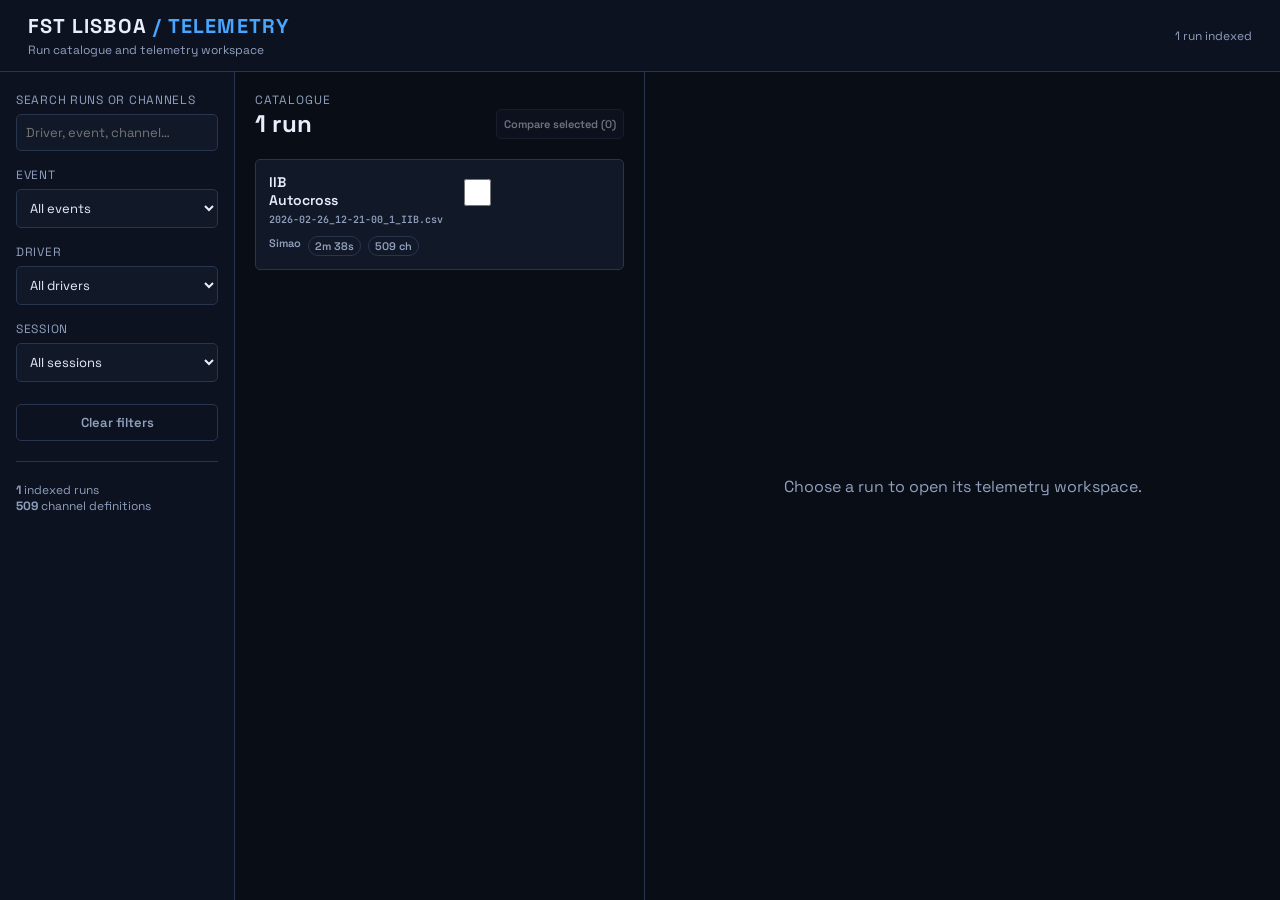
==== index.html @ 48411902 "major overhaul to make it possible to add plots and more data storage manipulation" ====
<!doctype html>
<html lang="en">
<head>
  <meta charset="utf-8">
  <meta name="viewport" content="width=device-width, initial-scale=1">
  <title>FST Lisboa — Telemetry</title>
  <link rel="preconnect" href="https://fonts.googleapis.com">
  <link href="https://fonts.googleapis.com/css2?family=Space+Grotesk:wght@500;600;700&family=JetBrains+Mono:wght@400;500&display=swap" rel="stylesheet">
  <link rel="stylesheet" href="style.css">
</head>
<body>
  <header><div><h1>FST Lisboa <span>/ telemetry</span></h1><p>Run catalogue and telemetry workspace</p></div><div id="status" role="status">Loading catalogue…</div></header>
  <main>
    <aside><label>Search runs or channels<input id="search" placeholder="Driver, event, channel…"></label><label>Event<select id="eventFilter"><option value="">All events</option></select></label><label>Driver<select id="driverFilter"><option value="">All drivers</option></select></label><label>Session<select id="sessionFilter"><option value="">All sessions</option></select></label><button id="clearFilters" class="quiet">Clear filters</button><hr><div id="summary"></div></aside>
    <section class="catalogue"><div class="section-heading"><div><p class="eyebrow">Catalogue</p><h2 id="resultCount">Runs</h2></div><button id="compareButton" disabled>Compare selected (0)</button></div><div id="runList" class="run-list"></div></section>
    <section class="workspace" id="workspace"><div class="empty-workspace">Choose a run to open its telemetry workspace.</div></section>
  </main>
  <script src="https://cdn.plot.ly/plotly-2.35.2.min.js"></script>
  <script src="app.js"></script>
</body>
</html>
---- style.css ----
:root{--bg:#090d16;--panel:#111827;--panel2:#192235;--line:#28354e;--text:#e8eefb;--muted:#91a0bd;--blue:#48a6ff;--green:#40d39c;font-family:"Space Grotesk",system-ui,sans-serif;color:var(--text);background:var(--bg)}
*{box-sizing:border-box}body{margin:0}header{height:72px;display:flex;align-items:center;justify-content:space-between;padding:0 28px;border-bottom:1px solid var(--line);background:#0c1220}h1,h2,h3,p{margin:0}h1{text-transform:uppercase;font-size:20px;letter-spacing:.06em}h1 span{color:var(--blue)}header p,.eyebrow,#status,label,#summary{font-size:12px;color:var(--muted)}header p{margin-top:3px}.channel small{display:block;margin-top:3px;color:var(--muted);font-size:10px;font-weight:400}.quality{display:inline-block;margin-left:5px;padding:1px 4px;border-radius:3px;font-size:9px}.quality.warn{color:#f8c85d;background:#3e3216}.quality.bad{color:#ff9d9d;background:#431f29}
main{display:grid;grid-template-columns:235px minmax(290px,410px) minmax(480px,1fr);min-height:calc(100vh - 72px)}aside{border-right:1px solid var(--line);padding:20px 16px;background:#0c1220}label{display:block;margin-bottom:16px;text-transform:uppercase;letter-spacing:.06em}input,select,button{width:100%;margin-top:6px;border:1px solid var(--line);border-radius:5px;background:var(--panel);color:var(--text);padding:9px;font:inherit;font-size:13px}button{cursor:pointer;font-weight:600}button:hover{border-color:var(--blue)}button:disabled{cursor:not-allowed;opacity:.45}.quiet{background:transparent;color:var(--muted)}hr{border:0;border-top:1px solid var(--line);margin:20px 0}
.catalogue{border-right:1px solid var(--line);padding:20px;overflow:auto;max-height:calc(100vh - 72px)}.section-heading{display:flex;justify-content:space-between;gap:10px;align-items:end;margin-bottom:14px}.section-heading button{width:auto;margin:0;font-size:11px;padding:7px}.eyebrow{text-transform:uppercase;letter-spacing:.08em}.run-list{display:grid;gap:9px}.run{width:100%;text-align:left;padding:13px;background:var(--panel);position:relative}.run.active{border-color:var(--blue);box-shadow:inset 3px 0 var(--blue)}.run.selected{background:#172942}.run-title{display:flex;justify-content:space-between;gap:6px;font-size:14px}.run small{display:block;color:var(--muted);margin-top:4px;font-family:"JetBrains Mono",monospace;font-size:10px}.run-meta{display:flex;flex-wrap:wrap;gap:7px;margin-top:10px;color:var(--muted);font-size:11px}.tag{border:1px solid var(--line);border-radius:99px;padding:2px 6px}
.workspace{padding:24px;min-width:0;overflow:auto;max-height:calc(100vh - 72px)}.empty-workspace{color:var(--muted);height:100%;display:grid;place-items:center}.run-header{display:flex;justify-content:space-between;gap:16px;border-bottom:1px solid var(--line);padding-bottom:16px}.run-header h2{font-size:21px}.run-header p{margin-top:5px;color:var(--muted);font-size:13px}.tabs{display:flex;gap:5px;border-bottom:1px solid var(--line);margin:18px 0}.tab{width:auto;border:0;border-bottom:2px solid transparent;border-radius:0;background:none;color:var(--muted);margin:0;padding:10px 12px}.tab.active{border-color:var(--blue);color:var(--text)}.overview-grid{display:grid;grid-template-columns:repeat(auto-fit,minmax(150px,1fr));gap:10px}.metric,.panel{background:var(--panel);border:1px solid var(--line);border-radius:6px;padding:13px}.metric span{display:block;color:var(--muted);font-size:11px;text-transform:uppercase}.metric strong{display:block;font-size:18px;margin-top:6px}.panel{margin-top:12px}.panel h3{font-size:14px;margin-bottom:10px}.kpis{display:grid;grid-template-columns:repeat(auto-fit,minmax(145px,1fr));gap:8px}
.channel-tools{display:flex;gap:8px}.channel-tools input{margin:0}.channel-list{max-height:460px;overflow:auto;margin-top:12px}.channel{display:flex;justify-content:space-between;gap:12px;padding:9px 4px;border-bottom:1px solid var(--line);font-family:"JetBrains Mono",monospace;font-size:12px}.channel button{width:auto;margin:0;padding:4px 8px;font-size:11px}.graph-controls{display:flex;gap:8px;align-items:center;flex-wrap:wrap}.graph-controls select{width:auto;min-width:220px;margin:0}.plot{height:540px;margin-top:12px}.notice{color:var(--muted);background:var(--panel);border:1px dashed var(--line);padding:18px;border-radius:6px;line-height:1.5}.error{color:#ff9494}
.scroll-table{max-height:510px;overflow:auto;border:1px solid var(--line);border-radius:6px;margin-top:12px}.scroll-table table{width:100%;border-collapse:collapse;font-family:"JetBrains Mono",monospace;font-size:11px}.scroll-table th{position:sticky;top:0;background:var(--panel2);color:var(--muted);text-align:left}.scroll-table th,.scroll-table td{padding:9px;border-bottom:1px solid var(--line)}textarea{display:block;width:100%;min-height:210px;margin-top:12px;padding:10px;resize:vertical;border:1px solid var(--line);border-radius:5px;background:var(--panel2);color:var(--text);font:13px "JetBrains Mono",monospace}.note-help{font-size:12px;color:var(--muted);line-height:1.5}.notes-actions{display:flex;align-items:center;justify-content:flex-end;gap:12px;margin-top:10px}.notes-actions span{font-size:12px;color:var(--green)}.notes-actions button{width:auto;margin:0}
.manual-log{margin-top:12px;background:var(--panel);border:1px solid var(--line);border-radius:6px;padding:13px}.manual-title{font-size:14px;margin-bottom:4px}.log-grid{display:grid;grid-template-columns:repeat(auto-fit,minmax(240px,1fr));gap:10px;margin-top:12px}.log-section{border:1px solid var(--line);background:var(--panel2);border-radius:5px;padding:10px}.log-section h3{font-size:12px;margin:0 0 8px;color:var(--blue);text-transform:uppercase;letter-spacing:.04em}.log-section div{display:grid;grid-template-columns:45% 55%;gap:8px;padding:4px 0;border-top:1px solid rgba(145,160,189,.12);font-size:12px}.log-section span{color:var(--muted)}.log-section strong{font-weight:500;overflow-wrap:anywhere}.placeholder{font-style:italic;color:var(--muted)}
@media(max-width:1050px){main{grid-template-columns:210px minmax(300px,1fr)}.workspace{grid-column:1/-1;border-top:1px solid var(--line);max-height:none}.catalogue{border-right:0}.workspace{min-height:700px}}@media(max-width:650px){header{padding:0 14px}main{display:block}aside,.catalogue{max-height:none;border-right:0;border-bottom:1px solid var(--line)}.workspace{min-height:600px}}
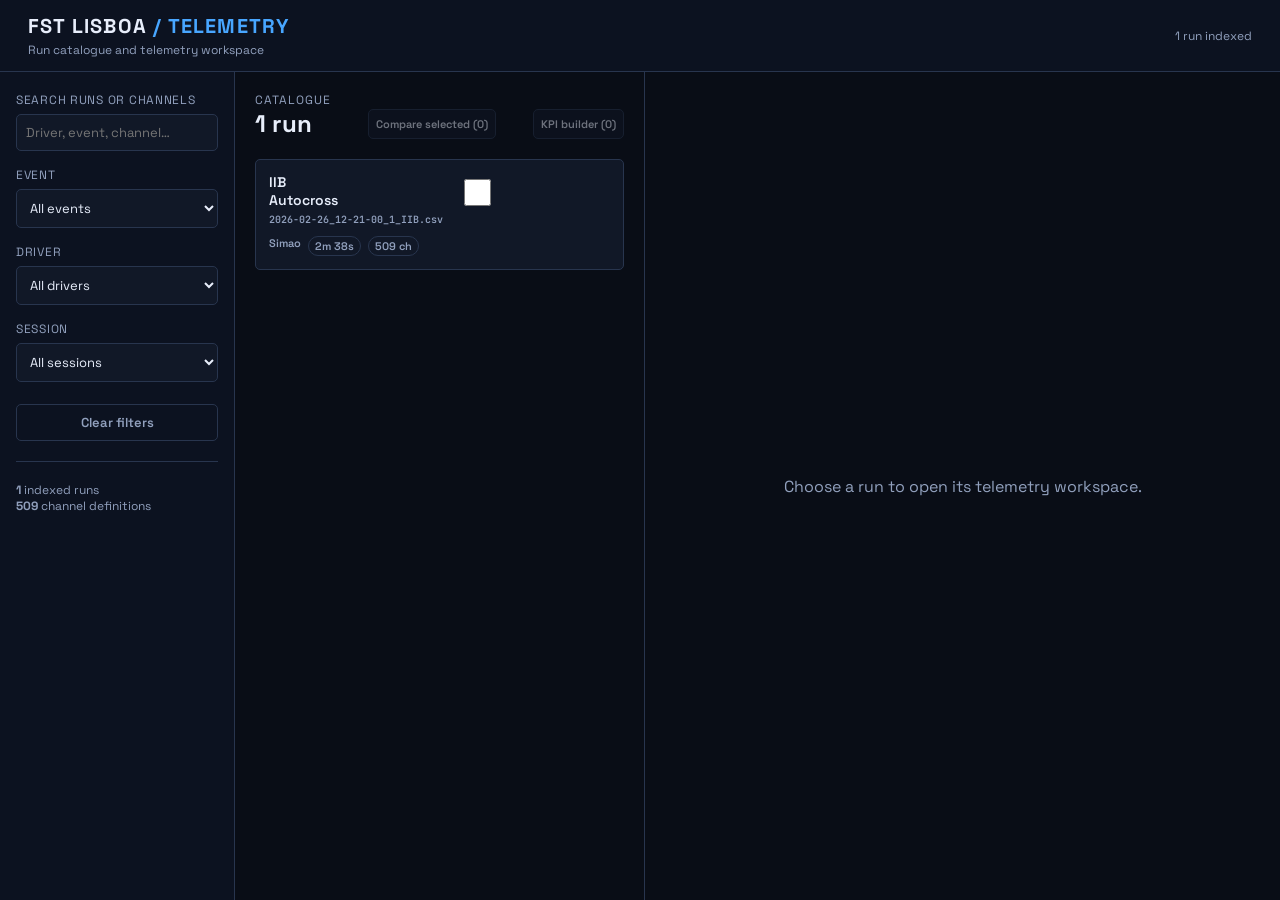
==== commit 211d6427: "live kpi builder" ====
--- a/index.html
+++ b/index.html
@@ -12,10 +12,10 @@
   <header><div><h1>FST Lisboa <span>/ telemetry</span></h1><p>Run catalogue and telemetry workspace</p></div><div id="status" role="status">Loading catalogue…</div></header>
   <main>
     <aside><label>Search runs or channels<input id="search" placeholder="Driver, event, channel…"></label><label>Event<select id="eventFilter"><option value="">All events</option></select></label><label>Driver<select id="driverFilter"><option value="">All drivers</option></select></label><label>Session<select id="sessionFilter"><option value="">All sessions</option></select></label><button id="clearFilters" class="quiet">Clear filters</button><hr><div id="summary"></div></aside>
-    <section class="catalogue"><div class="section-heading"><div><p class="eyebrow">Catalogue</p><h2 id="resultCount">Runs</h2></div><button id="compareButton" disabled>Compare selected (0)</button></div><div id="runList" class="run-list"></div></section>
+    <section class="catalogue"><div class="section-heading"><div><p class="eyebrow">Catalogue</p><h2 id="resultCount">Runs</h2></div><button id="compareButton" disabled>Compare selected (0)</button><button id="kpiButton" disabled style="margin-top:8px;">KPI builder (0)</button></div><div id="runList" class="run-list"></div></section>
     <section class="workspace" id="workspace"><div class="empty-workspace">Choose a run to open its telemetry workspace.</div></section>
   </main>
   <script src="https://cdn.plot.ly/plotly-2.35.2.min.js"></script>
   <script src="app.js"></script>
 </body>
-</html>
+</html>
--- a/style.css
+++ b/style.css
@@ -6,4 +6,4 @@
 .channel-tools{display:flex;gap:8px}.channel-tools input{margin:0}.channel-list{max-height:460px;overflow:auto;margin-top:12px}.channel{display:flex;justify-content:space-between;gap:12px;padding:9px 4px;border-bottom:1px solid var(--line);font-family:"JetBrains Mono",monospace;font-size:12px}.channel button{width:auto;margin:0;padding:4px 8px;font-size:11px}.graph-controls{display:flex;gap:8px;align-items:center;flex-wrap:wrap}.graph-controls select{width:auto;min-width:220px;margin:0}.plot{height:540px;margin-top:12px}.notice{color:var(--muted);background:var(--panel);border:1px dashed var(--line);padding:18px;border-radius:6px;line-height:1.5}.error{color:#ff9494}
 .scroll-table{max-height:510px;overflow:auto;border:1px solid var(--line);border-radius:6px;margin-top:12px}.scroll-table table{width:100%;border-collapse:collapse;font-family:"JetBrains Mono",monospace;font-size:11px}.scroll-table th{position:sticky;top:0;background:var(--panel2);color:var(--muted);text-align:left}.scroll-table th,.scroll-table td{padding:9px;border-bottom:1px solid var(--line)}textarea{display:block;width:100%;min-height:210px;margin-top:12px;padding:10px;resize:vertical;border:1px solid var(--line);border-radius:5px;background:var(--panel2);color:var(--text);font:13px "JetBrains Mono",monospace}.note-help{font-size:12px;color:var(--muted);line-height:1.5}.notes-actions{display:flex;align-items:center;justify-content:flex-end;gap:12px;margin-top:10px}.notes-actions span{font-size:12px;color:var(--green)}.notes-actions button{width:auto;margin:0}
 .manual-log{margin-top:12px;background:var(--panel);border:1px solid var(--line);border-radius:6px;padding:13px}.manual-title{font-size:14px;margin-bottom:4px}.log-grid{display:grid;grid-template-columns:repeat(auto-fit,minmax(240px,1fr));gap:10px;margin-top:12px}.log-section{border:1px solid var(--line);background:var(--panel2);border-radius:5px;padding:10px}.log-section h3{font-size:12px;margin:0 0 8px;color:var(--blue);text-transform:uppercase;letter-spacing:.04em}.log-section div{display:grid;grid-template-columns:45% 55%;gap:8px;padding:4px 0;border-top:1px solid rgba(145,160,189,.12);font-size:12px}.log-section span{color:var(--muted)}.log-section strong{font-weight:500;overflow-wrap:anywhere}.placeholder{font-style:italic;color:var(--muted)}
-@media(max-width:1050px){main{grid-template-columns:210px minmax(300px,1fr)}.workspace{grid-column:1/-1;border-top:1px solid var(--line);max-height:none}.catalogue{border-right:0}.workspace{min-height:700px}}@media(max-width:650px){header{padding:0 14px}main{display:block}aside,.catalogue{max-height:none;border-right:0;border-bottom:1px solid var(--line)}.workspace{min-height:600px}}
+@media(max-width:1050px){main{grid-template-columns:210px minmax(300px,1fr)}.workspace{grid-column:1/-1;border-top:1px solid var(--line);max-height:none}.catalogue{border-right:0}.workspace{min-height:700px}}@media(max-width:650px){header{padding:0 14px}main{display:block}aside,.catalogue{max-height:none;border-right:0;border-bottom:1px solid var(--line)}.workspace{min-height:600px}}
